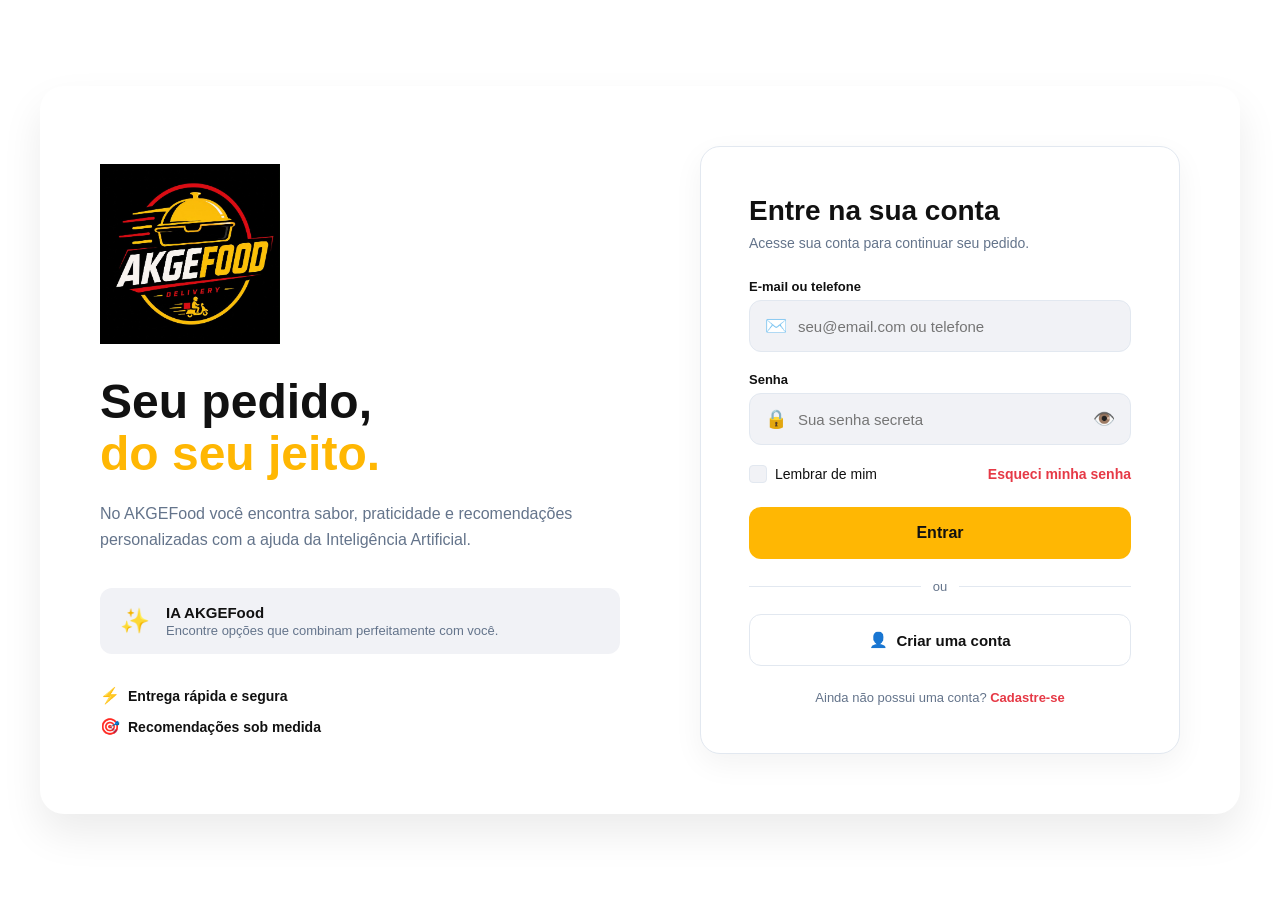
==== index.html @ b5ac4a22 "estructure login page" ====
<!DOCTYPE html>
<html lang="pt-BR">

<head>
    <meta charset="UTF-8">
    <meta name="viewport" content="width=device-width, initial-scale=1.0">
    <title>AKGEFood - Login</title>
    <link rel="stylesheet" href="styles/styles/style.css">
    <script src="js/script.js" defer></script>
</head>

<body>
    <main class="pagina-login">
        <div class="container-principal">
            <section class="area-marca">
                <div class="logo-container">
                    <img src="img/logo.jpeg"
                        alt="Logo AKGEFood" class="logo-imagem">
                </div>

                <h1 class="titulo-principal">
                    Seu pedido, <br>
                    <span class="destaque-amarelo">do seu jeito.</span>
                </h1>

                <p class="descricao-marca">
                    No AKGEFood você encontra sabor, praticidade e recomendações personalizadas com a ajuda da
                    Inteligência Artificial.
                </p>

                <div class="bloco-ia-banner">
                    <span class="icone-ia-banner">✨</span>
                    <div class="ia-banner-textos">
                        <h3>IA AKGEFood</h3>
                        <p>Encontre opções que combinam perfeitamente com você.</p>
                    </div>
                </div>

                <div class="detalhes-visuais">
                    <div class="item-detalhe">
                        <span class="icone-detalhe">⚡</span> Entrega rápida e segura
                    </div>
                    <div class="item-detalhe">
                        <span class="icone-detalhe">🎯</span> Recomendações sob medida
                    </div>
                </div>
            </section>

            <section class="area-formulario">
                <div class="cabecalho-form">
                    <h2 class="titulo-form">Entre na sua conta</h2>
                    <p class="subtitulo-form">Acesse sua conta para continuar seu pedido.</p>
                </div>

                <form id="formulario-login" novalidate>
                    <div class="grupo-input">
                        <label class="rotulo-campo" for="email">E-mail ou telefone</label>
                        <div class="input-wrapper">
                            <span class="icone-input">✉️</span>
                            <input type="text" id="email" class="campo-texto" placeholder="seu@email.com ou telefone"
                                autocomplete="username">
                        </div>
                        <span class="mensagem-erro" id-erro="email">Por favor, insira um e-mail ou telefone
                            válido.</span>
                    </div>

                    <div class="grupo-input">
                        <label class="rotulo-campo" for="senha">Senha</label>
                        <div class="input-wrapper">
                            <span class="icone-input">🔒</span>
                            <input type="password" id="senha" class="campo-texto" placeholder="Sua senha secreta"
                                autocomplete="current-password">
                            <button type="button" id="botao-toggle-senha" class="botao-senha-toggle">👁️</button>
                        </div>
                        <span class="mensagem-erro" id-erro="senha">A senha deve ter pelo menos 6 caracteres.</span>
                    </div>

                    <div class="grupo-opcoes">
                        <label class="checkbox-container">
                            <input type="checkbox" id="lembrar">
                            <span class="checkmark"></span>
                            Lembrar de mim
                        </label>
                        <a href="#" id="link-esqueci" class="link-esqueci">Esqueci minha senha</a>
                    </div>

                    <button type="submit" id="botao-entrar" class="botao-entrar">
                        <span id="texto-botao-entrar">Entrar</span>
                        <div id="spinner-carregamento" class="spinner"></div>
                    </button>
                </form>

                <div class="separador-ou">ou</div>

                <button type="button" id="botao-criar-conta" class="botao-criar-conta">
                    <span>👤</span> Criar uma conta
                </button>

                <div class="rodape-form">
                    <p>Ainda não possui uma conta? <a href="#" id="link-cadastro" class="link-cadastro">Cadastre-se</a>
                    </p>
                </div>
            </section>
        </div>
    </main>
</body>

</html>
---- styles/styles/style.css ----
@import url(../global.css);

.pagina-login {
  width: 100vw;
  min-height: 100vh;
  display: flex;
  justify-content: center;
  align-items: center;
  background-color: var(--cor-branco);
  padding: 40px;
}

.container-principal {
  width: 1280px;
  min-height: 720px;
  display: flex;
  justify-content: space-between;
  align-items: center;
  background-color: var(--cor-branco);
  border-radius: 24px;
  box-shadow: var(--sombra-card);
  padding: 60px;
  position: relative;
}

.area-marca {
  width: 520px;
  display: flex;
  flex-direction: column;
  justify-content: flex-start;
  align-items: flex-start;
  z-index: 2;
}

.logo-container {
  margin-bottom: 32px;
}

.logo-imagem {
  width: 180px;
  height: auto;
  display: block;
}

.titulo-principal {
  font-size: 48px;
  font-weight: 800;
  line-height: 1.1;
  color: var(--cor-preto);
  margin-bottom: 20px;
}

.destaque-amarelo {
  color: var(--cor-amarelo);
}

.descricao-marca {
  font-size: 16px;
  line-height: 1.6;
  color: var(--cor-cinza-texto);
  margin-bottom: 36px;
}

.bloco-ia-banner {
  display: flex;
  align-items: center;
  background-color: var(--cor-cinza-claro);
  border-radius: 12px;
  padding: 16px 20px;
  margin-bottom: 32px;
  width: 100%;
}

.icone-ia-banner {
  font-size: 24px;
  margin-right: 16px;
}

.ia-banner-textos h3 {
  font-size: 15px;
  font-weight: 700;
  color: var(--cor-preto);
  margin-bottom: 2px;
}

.ia-banner-textos p {
  font-size: 13px;
  color: var(--cor-cinza-texto);
}

.detalhes-visuais {
  display: flex;
  flex-direction: column;
  gap: 12px;
}

.item-detalhe {
  display: flex;
  align-items: center;
  font-size: 14px;
  font-weight: 600;
  color: var(--cor-preto);
}

.icone-detalhe {
  margin-right: 8px;
  font-size: 16px;
}

.area-formulario {
  width: 480px;
  background-color: var(--cor-branco);
  border-radius: 20px;
  box-shadow: var(--sombra-suave);
  border: 1px solid var(--cor-cinza-borda);
  padding: 48px;
  display: flex;
  flex-direction: column;
  z-index: 2;
}

.cabecalho-form {
  margin-bottom: 28px;
}

.titulo-form {
  font-size: 28px;
  font-weight: 700;
  color: var(--cor-preto);
  margin-bottom: 8px;
}

.subtitulo-form {
  font-size: 14px;
  color: var(--cor-cinza-texto);
}

.grupo-input {
  margin-bottom: 20px;
  display: flex;
  flex-direction: column;
}

.rotulo-campo {
  font-size: 13px;
  font-weight: 600;
  color: var(--cor-preto);
  margin-bottom: 6px;
}

.input-wrapper {
  position: relative;
  display: flex;
  align-items: center;
}

.icone-input {
  position: absolute;
  left: 16px;
  font-size: 18px;
}

.campo-texto {
  width: 100%;
  height: 52px;
  padding: 0 16px 0 48px;
  background-color: var(--cor-cinza-claro);
  border: 1px solid var(--cor-cinza-borda);
  border-radius: 12px;
  font-size: 15px;
  color: var(--cor-preto);
  transition: var(--transicao);
  outline: none;
}

.campo-texto:focus {
  border-color: var(--cor-amarelo);
  background-color: var(--cor-branco);
  box-shadow: 0 0 0 3px rgba(255, 183, 3, 0.15);
}

.botao-senha-toggle {
  position: absolute;
  right: 16px;
  background: none;
  border: none;
  font-size: 18px;
  cursor: pointer;
  color: var(--cor-cinza-texto);
}

.mensagem-erro {
  font-size: 12px;
  color: var(--cor-erro);
  margin-top: 6px;
  display: none;
}

.grupo-opcoes {
  display: flex;
  justify-content: space-between;
  align-items: center;
  margin-bottom: 24px;
}

.checkbox-container {
  display: flex;
  align-items: center;
  cursor: pointer;
  font-size: 14px;
  color: var(--cor-preto);
  user-select: none;
}

.checkbox-container input {
  position: absolute;
  opacity: 0;
  cursor: pointer;
}

.checkmark {
  width: 18px;
  height: 18px;
  background-color: var(--cor-cinza-claro);
  border: 1px solid var(--cor-cinza-borda);
  border-radius: 4px;
  margin-right: 8px;
  display: flex;
  align-items: center;
  justify-content: center;
  transition: var(--transicao);
}

.checkbox-container input:checked ~ .checkmark {
  background-color: var(--cor-vermelho);
  border-color: var(--cor-vermelho);
}

.checkmark::after {
  content: "";
  display: none;
}

.checkbox-container input:checked ~ .checkmark::after {
  display: block;
}

.link-esqueci {
  font-size: 14px;
  color: var(--cor-vermelho);
  text-decoration: none;
  font-weight: 600;
  transition: var(--transicao);
}

.link-esqueci:hover {
  text-decoration: underline;
}

.botao-entrar {
  width: 100%;
  height: 52px;
  background-color: var(--cor-amarelo);
  color: var(--cor-preto);
  border: none;
  border-radius: 12px;
  font-size: 16px;
  font-weight: 700;
  cursor: pointer;
  transition: var(--transicao);
  display: flex;
  align-items: center;
  justify-content: center;
  gap: 8px;
  margin-bottom: 20px;
}

.botao-entrar:hover {
  background-color: var(--cor-amarelo-hover);
  transform: translateY(-2px);
}

.separador-ou {
  display: flex;
  align-items: center;
  text-align: center;
  color: var(--cor-cinza-texto);
  font-size: 13px;
  margin-bottom: 20px;
}

.separador-ou::before,
.separador-ou::after {
  content: '';
  flex: 1;
  border-bottom: 1px solid var(--cor-cinza-borda);
}

.separador-ou::before {
  margin-right: 12px;
}

.separador-ou::after {
  margin-left: 12px;
}

.botao-criar-conta {
  width: 100%;
  height: 52px;
  background-color: var(--cor-branco);
  color: var(--cor-preto);
  border: 1px solid var(--cor-cinza-borda);
  border-radius: 12px;
  font-size: 15px;
  font-weight: 600;
  cursor: pointer;
  transition: var(--transicao);
  display: flex;
  align-items: center;
  justify-content: center;
  gap: 8px;
  margin-bottom: 24px;
  text-decoration: none;
}

.botao-criar-conta:hover {
  background-color: var(--cor-cinza-claro);
  border-color: var(--cor-preto);
}

.rodape-form {
  text-align: center;
  font-size: 13px;
  color: var(--cor-cinza-texto);
}

.link-cadastro {
  color: var(--cor-vermelho);
  text-decoration: none;
  font-weight: 600;
}

.link-cadastro:hover {
  text-decoration: underline;
}

.spinner {
  width: 20px;
  height: 20px;
  border: 3px solid var(--cor-preto);
  border-top: 3px solid transparent;
  border-radius: 50%;
  animation: girar 0.8s linear infinite;
  display: none;
}

@keyframes girar {
  0% { transform: rotate(0deg); }
  100% { transform: rotate(360deg); }
}

@media (max-width: 1024px) {
  .pagina-login {
    padding: 20px;
    height: auto;
  }
  
  .container-principal {
    flex-direction: column;
    width: 100%;
    padding: 32px;
    gap: 40px;
  }
  
  .area-marca {
    width: 100%;
    align-items: center;
    text-align: center;
  }
  
  .detalhes-visuais {
    align-items: center;
  }
  
  .bloco-ia-banner {
    max-width: 480px;
  }
  
  .area-formulario {
    width: 100%;
    max-width: 480px;
    padding: 32px;
  }
}

@media (max-width: 480px) {
  .container-principal {
    padding: 16px;
  }
  
  .titulo-principal {
    font-size: 32px;
  }
  
  .area-formulario {
    padding: 20px;
  }
}
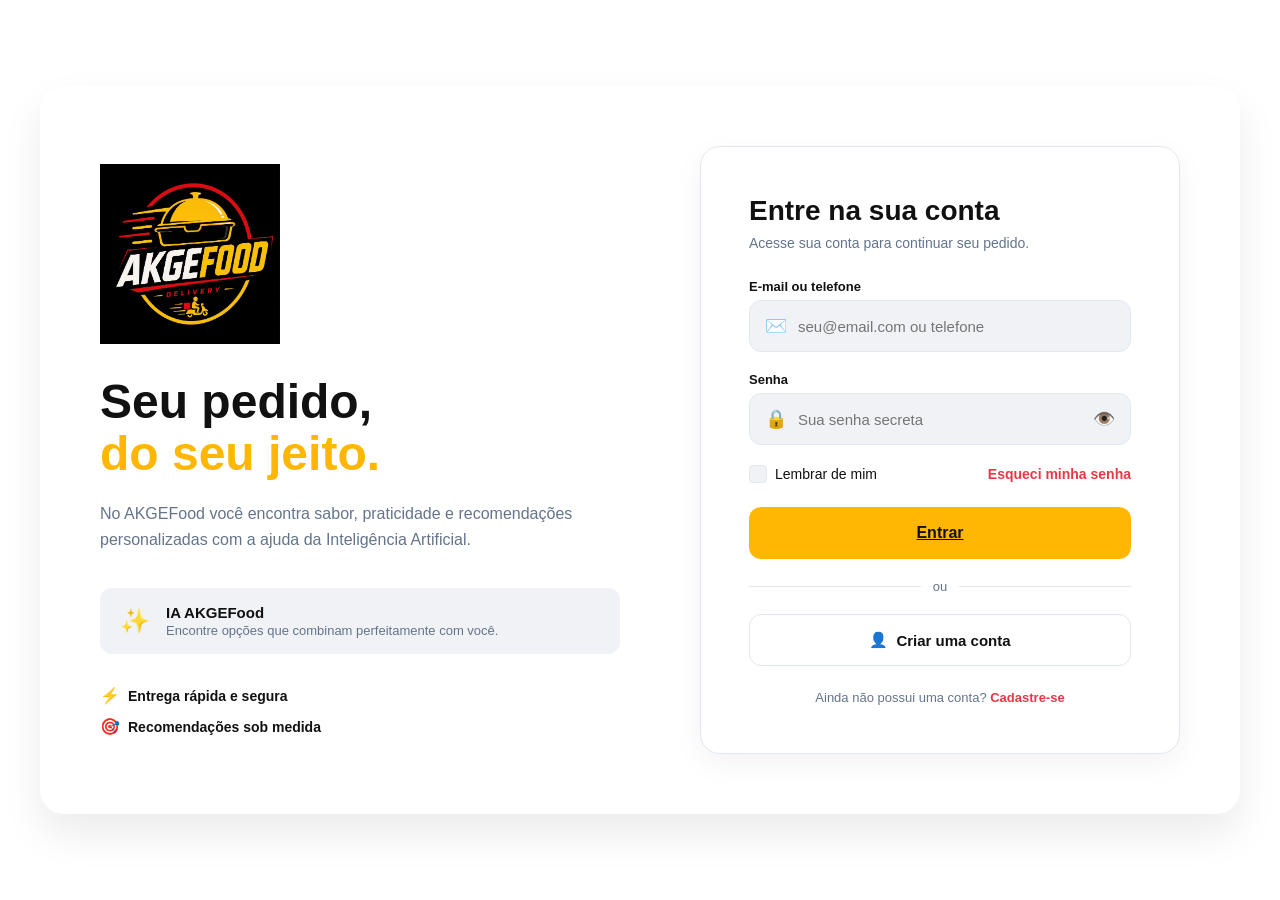
==== commit c5ad0c65: "estructure login page" ====
--- a/index.html
+++ b/index.html
@@ -14,8 +14,7 @@
         <div class="container-principal">
             <section class="area-marca">
                 <div class="logo-container">
-                    <img src="img/logo.jpeg"
-                        alt="Logo AKGEFood" class="logo-imagem">
+                    <img src="img/logo.jpeg" alt="Logo AKGEFood" class="logo-imagem">
                 </div>
 
                 <h1 class="titulo-principal">
@@ -81,13 +80,13 @@
                             <span class="checkmark"></span>
                             Lembrar de mim
                         </label>
-                        <a href="#" id="link-esqueci" class="link-esqueci">Esqueci minha senha</a>
+                        <a href="senha.html" id="link-esqueci" class="link-esqueci">Esqueci minha senha</a>
                     </div>
 
-                    <button type="submit" id="botao-entrar" class="botao-entrar">
+                    <a href="home.html" id="botao-entrar" class="botao-entrar">
                         <span id="texto-botao-entrar">Entrar</span>
                         <div id="spinner-carregamento" class="spinner"></div>
-                    </button>
+                    </a>
                 </form>
 
                 <div class="separador-ou">ou</div>
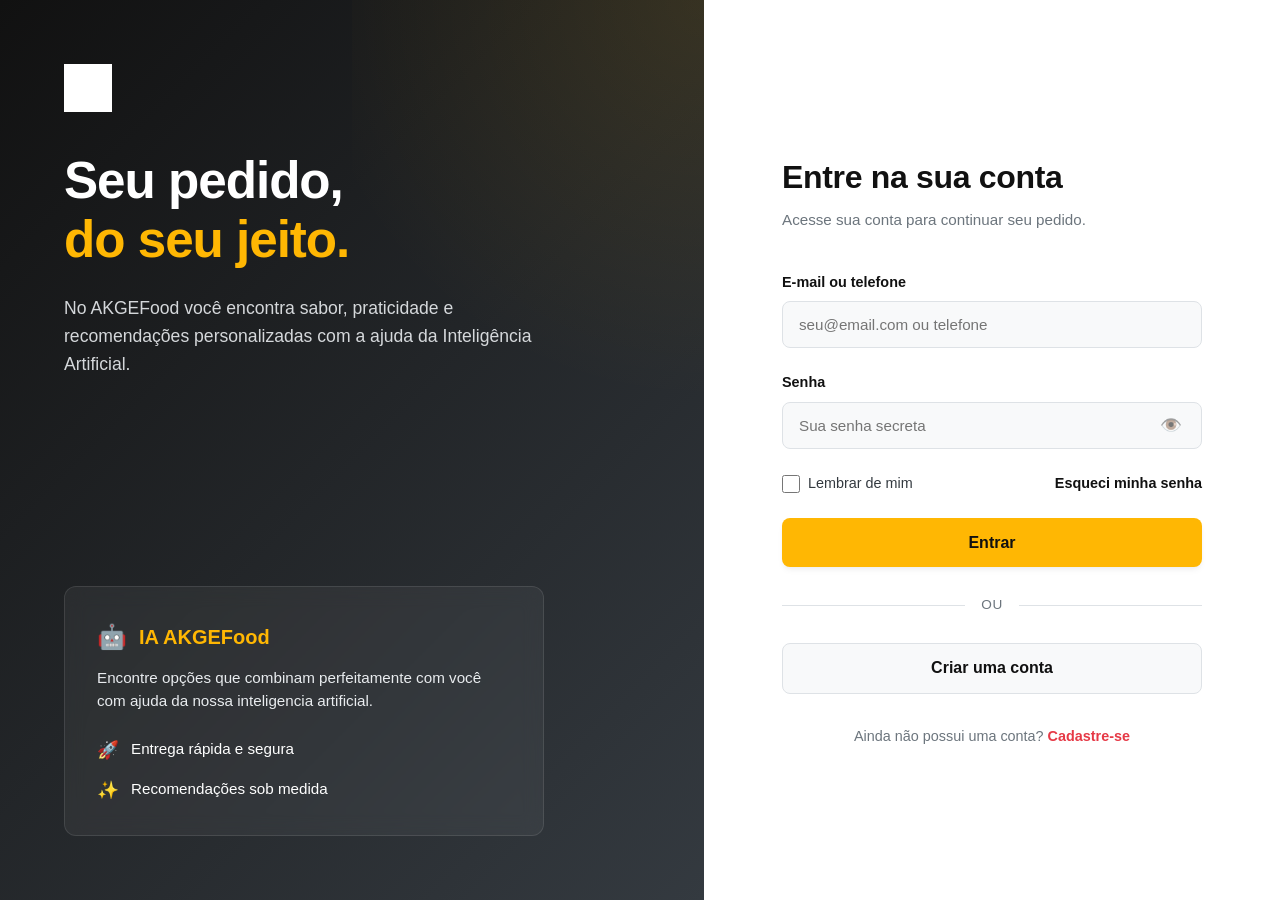
==== commit 800c6785: "feat: estructure login page" ====
--- a/index.html
+++ b/index.html
@@ -5,102 +5,91 @@
     <meta charset="UTF-8">
     <meta name="viewport" content="width=device-width, initial-scale=1.0">
     <title>AKGEFood - Login</title>
+    <link rel="shortcut icon" href="img/logo.jpeg" type="image/x-icon">
     <link rel="stylesheet" href="styles/styles/style.css">
     <script src="js/script.js" defer></script>
 </head>
 
 <body>
-    <main class="pagina-login">
-        <div class="container-principal">
-            <section class="area-marca">
-                <div class="logo-container">
-                    <img src="img/logo.jpeg" alt="Logo AKGEFood" class="logo-imagem">
+    <main class="login-container">
+        <section class="login-left">
+            <div class="brand-container">
+                <img src="img/logo.jpeg" alt="" class="brand-logo">
+                <h1 class="brand-slogan">Seu pedido,<br><span class="highlight">do seu jeito.</span></h1>
+                <p class="brand-description">No AKGEFood você encontra sabor, praticidade e recomendações personalizadas
+                    com a ajuda da Inteligência Artificial.</p>
+            </div>
+
+            <div class="feature-card">
+                <div class="feature-header">
+                    <span class="feature-icon" aria-hidden="true">🤖</span>
+                    <h2>IA AKGEFood</h2>
+                </div>
+                <p class="feature-text">Encontre opções que combinam perfeitamente com você com ajuda da nossa inteligencia artificial.</p>
+
+                <ul class="benefit-list">
+                    <li class="benefit-item">
+                        <span class="benefit-icon" aria-hidden="true">🚀</span>
+                        <span>Entrega rápida e segura</span>
+                    </li>
+                    <li class="benefit-item">
+                        <span class="benefit-icon" aria-hidden="true">✨</span>
+                        <span>Recomendações sob medida</span>
+                    </li>
+                </ul>
+            </div>
+        </section>
+
+        <section class="login-right">
+            <div class="login-card">
+                <div class="login-header">
+                    <h2>Entre na sua conta</h2>
+                    <p>Acesse sua conta para continuar seu pedido.</p>
                 </div>
 
-                <h1 class="titulo-principal">
-                    Seu pedido, <br>
-                    <span class="destaque-amarelo">do seu jeito.</span>
-                </h1>
+                <form class="login-form">
+                    <div class="form-group">
+                        <label for="email-phone">E-mail ou telefone</label>
+                        <input type="text" id="email-phone" name="email-phone" placeholder="seu@email.com ou telefone"
+                            required>
+                    </div>
 
-                <p class="descricao-marca">
-                    No AKGEFood você encontra sabor, praticidade e recomendações personalizadas com a ajuda da
-                    Inteligência Artificial.
-                </p>
+                    <div class="form-group">
+                        <label for="password">Senha</label>
+                        <div class="password-wrapper">
+                            <input type="password" id="password" name="password" placeholder="Sua senha secreta"
+                                required>
+                            <button type="button" id="toggle-password" class="toggle-password-btn"
+                                aria-label="Mostrar ou ocultar senha">
+                                <span class="eye-icon" aria-hidden="true">👁️</span>
+                            </button>
+                        </div>
+                    </div>
 
-                <div class="bloco-ia-banner">
-                    <span class="icone-ia-banner">✨</span>
-                    <div class="ia-banner-textos">
-                        <h3>IA AKGEFood</h3>
-                        <p>Encontre opções que combinam perfeitamente com você.</p>
+                    <div class="form-options">
+                        <label class="remember-me">
+                            <input type="checkbox" id="remember" name="remember">
+                            <span>Lembrar de mim</span>
+                        </label>
+                        <a href="" class="forgot-password">Esqueci minha senha</a>
                     </div>
+
+                    <button type="submit" class="btn-submit">Entrar</button>
+                </form>
+
+                <div class="divider">
+                    <span>ou</span>
                 </div>
 
-                <div class="detalhes-visuais">
-                    <div class="item-detalhe">
-                        <span class="icone-detalhe">⚡</span> Entrega rápida e segura
-                    </div>
-                    <div class="item-detalhe">
-                        <span class="icone-detalhe">🎯</span> Recomendações sob medida
-                    </div>
-                </div>
-            </section>
-
-            <section class="area-formulario">
-                <div class="cabecalho-form">
-                    <h2 class="titulo-form">Entre na sua conta</h2>
-                    <p class="subtitulo-form">Acesse sua conta para continuar seu pedido.</p>
+                <div class="signup-section">
+                   <a href=""> <button type="button" class="btn-secondary">Criar uma conta</button></a>
                 </div>
 
-                <form id="formulario-login" novalidate>
-                    <div class="grupo-input">
-                        <label class="rotulo-campo" for="email">E-mail ou telefone</label>
-                        <div class="input-wrapper">
-                            <span class="icone-input">✉️</span>
-                            <input type="text" id="email" class="campo-texto" placeholder="seu@email.com ou telefone"
-                                autocomplete="username">
-                        </div>
-                        <span class="mensagem-erro" id-erro="email">Por favor, insira um e-mail ou telefone
-                            válido.</span>
-                    </div>
-
-                    <div class="grupo-input">
-                        <label class="rotulo-campo" for="senha">Senha</label>
-                        <div class="input-wrapper">
-                            <span class="icone-input">🔒</span>
-                            <input type="password" id="senha" class="campo-texto" placeholder="Sua senha secreta"
-                                autocomplete="current-password">
-                            <button type="button" id="botao-toggle-senha" class="botao-senha-toggle">👁️</button>
-                        </div>
-                        <span class="mensagem-erro" id-erro="senha">A senha deve ter pelo menos 6 caracteres.</span>
-                    </div>
-
-                    <div class="grupo-opcoes">
-                        <label class="checkbox-container">
-                            <input type="checkbox" id="lembrar">
-                            <span class="checkmark"></span>
-                            Lembrar de mim
-                        </label>
-                        <a href="senha.html" id="link-esqueci" class="link-esqueci">Esqueci minha senha</a>
-                    </div>
-
-                    <a href="home.html" id="botao-entrar" class="botao-entrar">
-                        <span id="texto-botao-entrar">Entrar</span>
-                        <div id="spinner-carregamento" class="spinner"></div>
-                    </a>
-                </form>
-
-                <div class="separador-ou">ou</div>
-
-                <button type="button" id="botao-criar-conta" class="botao-criar-conta">
-                    <span>👤</span> Criar uma conta
-                </button>
-
-                <div class="rodape-form">
-                    <p>Ainda não possui uma conta? <a href="#" id="link-cadastro" class="link-cadastro">Cadastre-se</a>
-                    </p>
-                </div>
-            </section>
-        </div>
+                <footer class="login-footer">
+                    <p>Ainda não possui uma conta? <a href="">Cadastre-se</a></p>
+                </footer>
+            </div>
+        </section>
     </main>
 </body>
 
--- a/styles/styles/style.css
+++ b/styles/styles/style.css
@@ -1,408 +1,359 @@
 @import url(../global.css);
 
-.pagina-login {
-  width: 100vw;
-  min-height: 100vh;
-  display: flex;
-  justify-content: center;
-  align-items: center;
-  background-color: var(--cor-branco);
-  padding: 40px;
-}
-
-.container-principal {
-  width: 1280px;
-  min-height: 720px;
-  display: flex;
-  justify-content: space-between;
-  align-items: center;
-  background-color: var(--cor-branco);
-  border-radius: 24px;
-  box-shadow: var(--sombra-card);
-  padding: 60px;
-  position: relative;
-}
-
-.area-marca {
-  width: 520px;
-  display: flex;
-  flex-direction: column;
-  justify-content: flex-start;
-  align-items: flex-start;
-  z-index: 2;
-}
-
-.logo-container {
-  margin-bottom: 32px;
-}
-
-.logo-imagem {
-  width: 180px;
-  height: auto;
-  display: block;
-}
-
-.titulo-principal {
-  font-size: 48px;
-  font-weight: 800;
-  line-height: 1.1;
-  color: var(--cor-preto);
-  margin-bottom: 20px;
-}
-
-.destaque-amarelo {
-  color: var(--cor-amarelo);
-}
-
-.descricao-marca {
-  font-size: 16px;
-  line-height: 1.6;
-  color: var(--cor-cinza-texto);
-  margin-bottom: 36px;
-}
-
-.bloco-ia-banner {
-  display: flex;
-  align-items: center;
-  background-color: var(--cor-cinza-claro);
-  border-radius: 12px;
-  padding: 16px 20px;
-  margin-bottom: 32px;
-  width: 100%;
-}
-
-.icone-ia-banner {
-  font-size: 24px;
-  margin-right: 16px;
-}
-
-.ia-banner-textos h3 {
-  font-size: 15px;
-  font-weight: 700;
-  color: var(--cor-preto);
-  margin-bottom: 2px;
-}
-
-.ia-banner-textos p {
-  font-size: 13px;
-  color: var(--cor-cinza-texto);
-}
-
-.detalhes-visuais {
-  display: flex;
-  flex-direction: column;
-  gap: 12px;
-}
-
-.item-detalhe {
-  display: flex;
-  align-items: center;
-  font-size: 14px;
-  font-weight: 600;
-  color: var(--cor-preto);
-}
-
-.icone-detalhe {
-  margin-right: 8px;
-  font-size: 16px;
-}
-
-.area-formulario {
-  width: 480px;
-  background-color: var(--cor-branco);
-  border-radius: 20px;
-  box-shadow: var(--sombra-suave);
-  border: 1px solid var(--cor-cinza-borda);
-  padding: 48px;
-  display: flex;
-  flex-direction: column;
-  z-index: 2;
-}
-
-.cabecalho-form {
-  margin-bottom: 28px;
-}
-
-.titulo-form {
-  font-size: 28px;
-  font-weight: 700;
-  color: var(--cor-preto);
-  margin-bottom: 8px;
-}
-
-.subtitulo-form {
-  font-size: 14px;
-  color: var(--cor-cinza-texto);
-}
-
-.grupo-input {
-  margin-bottom: 20px;
-  display: flex;
-  flex-direction: column;
-}
-
-.rotulo-campo {
-  font-size: 13px;
-  font-weight: 600;
-  color: var(--cor-preto);
-  margin-bottom: 6px;
-}
-
-.input-wrapper {
-  position: relative;
-  display: flex;
-  align-items: center;
-}
-
-.icone-input {
-  position: absolute;
-  left: 16px;
-  font-size: 18px;
-}
-
-.campo-texto {
-  width: 100%;
-  height: 52px;
-  padding: 0 16px 0 48px;
-  background-color: var(--cor-cinza-claro);
-  border: 1px solid var(--cor-cinza-borda);
-  border-radius: 12px;
-  font-size: 15px;
-  color: var(--cor-preto);
-  transition: var(--transicao);
-  outline: none;
-}
-
-.campo-texto:focus {
-  border-color: var(--cor-amarelo);
-  background-color: var(--cor-branco);
-  box-shadow: 0 0 0 3px rgba(255, 183, 3, 0.15);
-}
-
-.botao-senha-toggle {
-  position: absolute;
-  right: 16px;
-  background: none;
-  border: none;
-  font-size: 18px;
-  cursor: pointer;
-  color: var(--cor-cinza-texto);
-}
-
-.mensagem-erro {
-  font-size: 12px;
-  color: var(--cor-erro);
-  margin-top: 6px;
-  display: none;
-}
-
-.grupo-opcoes {
-  display: flex;
-  justify-content: space-between;
-  align-items: center;
-  margin-bottom: 24px;
-}
-
-.checkbox-container {
-  display: flex;
-  align-items: center;
-  cursor: pointer;
-  font-size: 14px;
-  color: var(--cor-preto);
-  user-select: none;
-}
-
-.checkbox-container input {
-  position: absolute;
-  opacity: 0;
-  cursor: pointer;
-}
-
-.checkmark {
-  width: 18px;
-  height: 18px;
-  background-color: var(--cor-cinza-claro);
-  border: 1px solid var(--cor-cinza-borda);
-  border-radius: 4px;
-  margin-right: 8px;
-  display: flex;
-  align-items: center;
-  justify-content: center;
-  transition: var(--transicao);
-}
-
-.checkbox-container input:checked ~ .checkmark {
-  background-color: var(--cor-vermelho);
-  border-color: var(--cor-vermelho);
-}
-
-.checkmark::after {
-  content: "";
-  display: none;
-}
-
-.checkbox-container input:checked ~ .checkmark::after {
-  display: block;
-}
-
-.link-esqueci {
-  font-size: 14px;
-  color: var(--cor-vermelho);
-  text-decoration: none;
-  font-weight: 600;
-  transition: var(--transicao);
-}
-
-.link-esqueci:hover {
-  text-decoration: underline;
-}
-
-.botao-entrar {
-  width: 100%;
-  height: 52px;
-  background-color: var(--cor-amarelo);
-  color: var(--cor-preto);
-  border: none;
-  border-radius: 12px;
-  font-size: 16px;
-  font-weight: 700;
-  cursor: pointer;
-  transition: var(--transicao);
-  display: flex;
-  align-items: center;
-  justify-content: center;
-  gap: 8px;
-  margin-bottom: 20px;
-}
-
-.botao-entrar:hover {
-  background-color: var(--cor-amarelo-hover);
-  transform: translateY(-2px);
-}
-
-.separador-ou {
-  display: flex;
-  align-items: center;
-  text-align: center;
-  color: var(--cor-cinza-texto);
-  font-size: 13px;
-  margin-bottom: 20px;
-}
-
-.separador-ou::before,
-.separador-ou::after {
-  content: '';
-  flex: 1;
-  border-bottom: 1px solid var(--cor-cinza-borda);
-}
-
-.separador-ou::before {
-  margin-right: 12px;
-}
-
-.separador-ou::after {
-  margin-left: 12px;
-}
-
-.botao-criar-conta {
-  width: 100%;
-  height: 52px;
-  background-color: var(--cor-branco);
-  color: var(--cor-preto);
-  border: 1px solid var(--cor-cinza-borda);
-  border-radius: 12px;
-  font-size: 15px;
-  font-weight: 600;
-  cursor: pointer;
-  transition: var(--transicao);
-  display: flex;
-  align-items: center;
-  justify-content: center;
-  gap: 8px;
-  margin-bottom: 24px;
-  text-decoration: none;
-}
-
-.botao-criar-conta:hover {
-  background-color: var(--cor-cinza-claro);
-  border-color: var(--cor-preto);
-}
-
-.rodape-form {
-  text-align: center;
-  font-size: 13px;
-  color: var(--cor-cinza-texto);
-}
-
-.link-cadastro {
-  color: var(--cor-vermelho);
-  text-decoration: none;
-  font-weight: 600;
-}
-
-.link-cadastro:hover {
-  text-decoration: underline;
-}
-
-.spinner {
-  width: 20px;
-  height: 20px;
-  border: 3px solid var(--cor-preto);
-  border-top: 3px solid transparent;
-  border-radius: 50%;
-  animation: girar 0.8s linear infinite;
-  display: none;
-}
-
-@keyframes girar {
-  0% { transform: rotate(0deg); }
-  100% { transform: rotate(360deg); }
-}
-
-@media (max-width: 1024px) {
-  .pagina-login {
-    padding: 20px;
-    height: auto;
-  }
-  
-  .container-principal {
+body {
+    min-height: 100vh;
+    display: flex;
+    align-items: center;
+    justify-content: center;
+    background-color: var(--cor-cinza-claro);
+}
+
+.login-container {
+    width: 100%;
+    min-height: 100vh;
+    display: grid;
+    grid-template-columns: 1.1fr 0.9fr;
+    background-color: var(--cor-branco);
+}
+
+.login-left {
+    background: linear-gradient(135deg, var(--cor-preto) 0%, var(--cor-cinza-escuro) 100%);
+    color: var(--cor-branco);
+    padding: 4rem;
+    display: flex;
     flex-direction: column;
-    width: 100%;
-    padding: 32px;
-    gap: 40px;
-  }
-  
-  .area-marca {
-    width: 100%;
+    justify-content: space-between;
+    position: relative;
+    overflow: hidden;
+}
+
+.login-left::before {
+    content: '';
+    position: absolute;
+    top: -50%;
+    right: -50%;
+    width: 100%;
+    height: 100%;
+    background: radial-gradient(circle, rgba(255, 183, 3, 0.1) 0%, transparent 70%);
+    pointer-events: none;
+}
+
+.brand-container {
+    max-width: 480px;
+}
+
+.brand-logo {
+    height: 48px;
+    width: auto;
+    margin-bottom: 2.5rem;
+}
+
+.brand-logo:not([src=""]):not([src="#"]) {
+    filter: brightness(0) invert(1);
+}
+
+.brand-slogan {
+    font-size: 3.2rem;
+    font-weight: 800;
+    line-height: 1.15;
+    margin-bottom: 1.5rem;
+    letter-spacing: -0.02em;
+}
+
+.brand-slogan .highlight {
+    color: var(--cor-amarelo);
+    position: relative;
+    display: inline-block;
+}
+
+.brand-description {
+    color: var(--cor-cinza-medio);
+    font-size: 1.1rem;
+    line-height: 1.6;
+    margin-bottom: 3rem;
+    opacity: 0.9;
+}
+
+.feature-card {
+    background-color: rgba(255, 255, 255, 0.05);
+    border: 1px solid rgba(255, 255, 255, 0.1);
+    border-radius: var(--raio-borda);
+    padding: 2rem;
+    backdrop-filter: blur(10px);
+    max-width: 480px;
+}
+
+.feature-header {
+    display: flex;
+    align-items: center;
+    gap: 0.75rem;
+    margin-bottom: 0.75rem;
+}
+
+.feature-header h2 {
+    font-size: 1.25rem;
+    font-weight: 700;
+    color: var(--cor-amarelo);
+}
+
+.feature-icon {
+    font-size: 1.5rem;
+}
+
+.feature-text {
+    color: var(--cor-cinza-medio);
+    font-size: 0.95rem;
+    margin-bottom: 1.5rem;
+}
+
+.benefit-list {
+    display: flex;
+    flex-direction: column;
+    gap: 0.85rem;
+}
+
+.benefit-item {
+    display: flex;
+    align-items: center;
+    gap: 0.75rem;
+    font-size: 0.95rem;
+    color: var(--cor-branco);
+    font-weight: 500;
+}
+
+.benefit-icon {
+    font-size: 1.1rem;
+}
+
+.login-right {
+    display: flex;
+    align-items: center;
+    justify-content: center;
+    padding: 3rem;
+    background-color: var(--cor-branco);
+}
+
+.login-card {
+    width: 100%;
+    max-width: 420px;
+}
+
+.login-header {
+    margin-bottom: 2.5rem;
+}
+
+.login-header h2 {
+    font-size: 2rem;
+    font-weight: 700;
+    color: var(--cor-preto);
+    margin-bottom: 0.5rem;
+    letter-spacing: -0.01em;
+}
+
+.login-header p {
+    color: var(--cor-cinza-texto);
+    font-size: 0.95rem;
+}
+
+.login-form {
+    display: flex;
+    flex-direction: column;
+    gap: 1.5rem;
+}
+
+.form-group {
+    display: flex;
+    flex-direction: column;
+    gap: 0.5rem;
+}
+
+.form-group label {
+    font-size: 0.9rem;
+    font-weight: 600;
+    color: var(--cor-preto);
+}
+
+.form-group input {
+    width: 100%;
+    padding: 0.875rem 1rem;
+    border: 1.5px solid var(--cor-cinza-borda);
+    border-radius: var(--raio-borda-sm);
+    font-size: 0.95rem;
+    background-color: var(--cor-cinza-claro);
+    transition: var(--transicao);
+}
+
+.form-group input:hover {
+    border-color: var(--cor-cinza-texto);
+}
+
+.form-group input:focus {
+    outline: none;
+    border-color: var(--cor-amarelo);
+    background-color: var(--cor-branco);
+    box-shadow: 0 0 0 4px rgba(255, 183, 3, 0.15);
+}
+
+.password-wrapper {
+    position: relative;
+    display: flex;
+    align-items: center;
+}
+
+.password-wrapper input {
+    padding-right: 3rem;
+}
+
+.toggle-password-btn {
+    position: absolute;
+    right: 1rem;
+    background: none;
+    border: none;
+    cursor: pointer;
+    padding: 0.25rem;
+    display: flex;
+    align-items: center;
+    justify-content: center;
+    opacity: 0.6;
+    transition: var(--transicao-rapida);
+}
+
+.toggle-password-btn:hover {
+    opacity: 1;
+}
+
+.eye-icon {
+    font-size: 1.1rem;
+}
+
+.form-options {
+    display: flex;
+    align-items: center;
+    justify-content: space-between;
+    font-size: 0.9rem;
+}
+
+.remember-me {
+    display: flex;
+    align-items: center;
+    gap: 0.5rem;
+    cursor: pointer;
+    user-select: none;
+    color: var(--cor-cinza-escuro);
+}
+
+.remember-me input[type="checkbox"] {
+    width: 1.125rem;
+    height: 1.125rem;
+    accent-color: var(--cor-amarelo);
+    cursor: pointer;
+    border-radius: 4px;
+}
+
+.forgot-password {
+    color: var(--cor-preto);
+    font-weight: 600;
+    transition: var(--transicao-rapida);
+}
+
+.forgot-password:hover {
+    color: var(--cor-vermelho);
+    text-decoration: underline;
+}
+
+.btn-submit {
+    width: 100%;
+    padding: 0.95rem;
+    background-color: var(--cor-amarelo);
+    color: var(--cor-preto);
+    font-weight: 700;
+    border-radius: var(--raio-borda-sm);
+    font-size: 1rem;
+    transition: var(--transicao);
+    box-shadow: var(--sombra-suave);
+}
+
+.btn-submit:hover {
+    background-color: var(--cor-amarelo-hover);
+    transform: translateY(-1px);
+    box-shadow: var(--sombra-card);
+}
+
+.btn-submit:active {
+    transform: translateY(0);
+}
+
+.divider {
+    display: flex;
     align-items: center;
     text-align: center;
-  }
-  
-  .detalhes-visuais {
-    align-items: center;
-  }
-  
-  .bloco-ia-banner {
-    max-width: 480px;
-  }
-  
-  .area-formulario {
-    width: 100%;
-    max-width: 480px;
-    padding: 32px;
-  }
-}
-
-@media (max-width: 480px) {
-  .container-principal {
-    padding: 16px;
-  }
-  
-  .titulo-principal {
-    font-size: 32px;
-  }
-  
-  .area-formulario {
-    padding: 20px;
-  }
+    margin: 1.75rem 0;
+    color: var(--cor-cinza-texto);
+    font-size: 0.85rem;
+    text-transform: uppercase;
+    letter-spacing: 0.05em;
+}
+
+.divider::before,
+.divider::after {
+    content: '';
+    flex: 1;
+    border-bottom: 1px solid var(--cor-cinza-borda);
+}
+
+.divider span {
+    padding: 0 1rem;
+    background-color: var(--cor-branco);
+}
+
+.signup-section {
+    width: 100%;
+}
+
+.btn-secondary {
+    width: 100%;
+    padding: 0.95rem;
+    background-color: var(--cor-cinza-claro);
+    color: var(--cor-preto);
+    font-weight: 600;
+    border: 1.5px solid var(--cor-cinza-borda);
+    border-radius: var(--raio-borda-sm);
+    font-size: 1rem;
+    transition: var(--transicao);
+}
+
+.btn-secondary:hover {
+    background-color: var(--cor-cinza-medio);
+    border-color: var(--cor-cinza-texto);
+}
+
+.login-footer {
+    margin-top: 2rem;
+    text-align: center;
+    font-size: 0.9rem;
+    color: var(--cor-cinza-texto);
+}
+
+.login-footer a {
+    color: var(--cor-vermelho);
+    font-weight: 600;
+    transition: var(--transicao-rapida);
+}
+
+.login-footer a:hover {
+    text-decoration: underline;
+}
+
+@media (max-width: 968px) {
+    .login-container {
+        grid-template-columns: 1fr;
+    }
+
+    .login-left {
+        display: none;
+    }
+
+    .login-right {
+        padding: 2rem 1.5rem;
+    }
 }
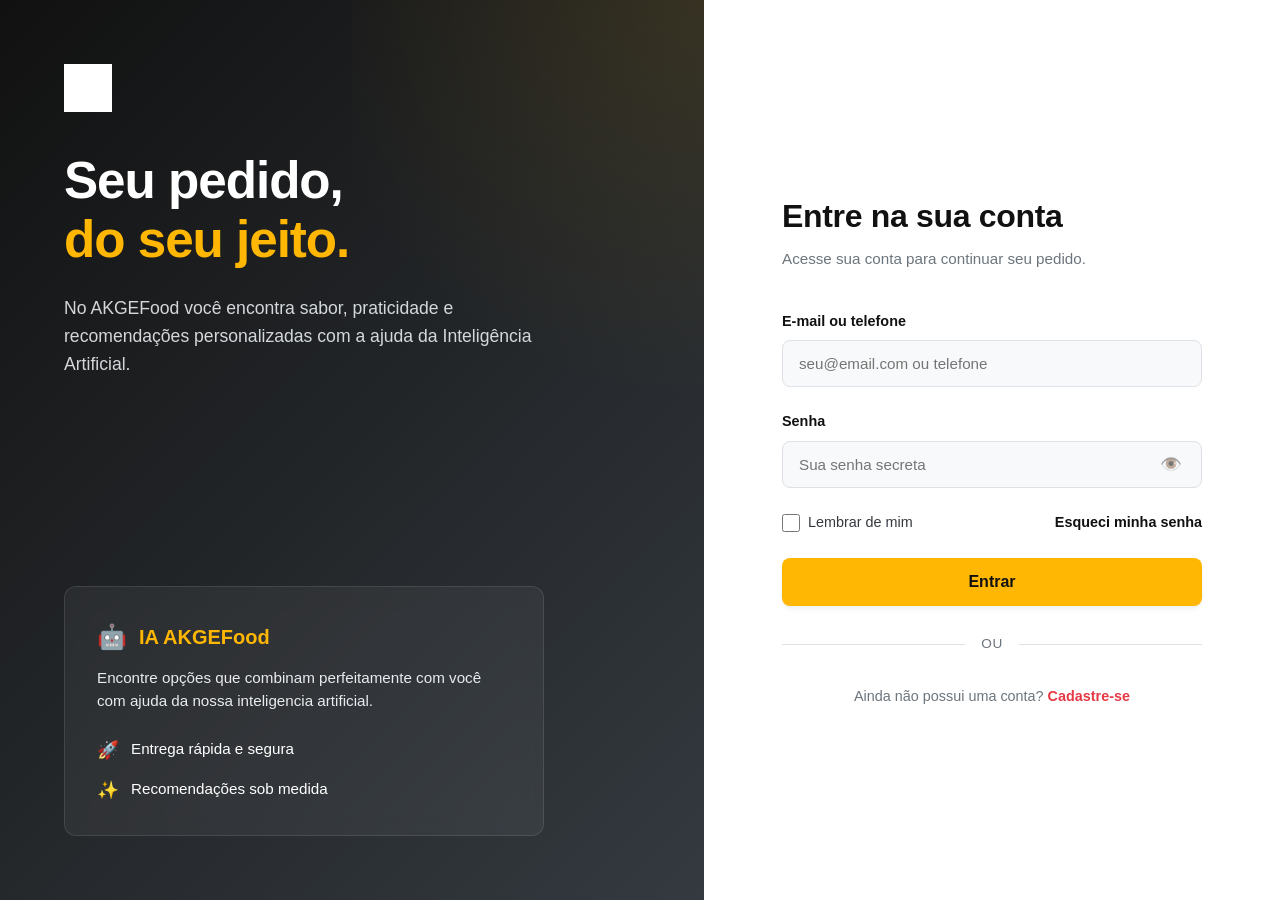
==== commit 0557210a: "feat: estructure recuperation page" ====
--- a/index.html
+++ b/index.html
@@ -25,7 +25,8 @@
                     <span class="feature-icon" aria-hidden="true">🤖</span>
                     <h2>IA AKGEFood</h2>
                 </div>
-                <p class="feature-text">Encontre opções que combinam perfeitamente com você com ajuda da nossa inteligencia artificial.</p>
+                <p class="feature-text">Encontre opções que combinam perfeitamente com você com ajuda da nossa
+                    inteligencia artificial.</p>
 
                 <ul class="benefit-list">
                     <li class="benefit-item">
@@ -71,7 +72,7 @@
                             <input type="checkbox" id="remember" name="remember">
                             <span>Lembrar de mim</span>
                         </label>
-                        <a href="" class="forgot-password">Esqueci minha senha</a>
+                        <a href="senha.html" class="forgot-password">Esqueci minha senha</a>
                     </div>
 
                     <button type="submit" class="btn-submit">Entrar</button>
@@ -79,10 +80,6 @@
 
                 <div class="divider">
                     <span>ou</span>
-                </div>
-
-                <div class="signup-section">
-                   <a href=""> <button type="button" class="btn-secondary">Criar uma conta</button></a>
                 </div>
 
                 <footer class="login-footer">
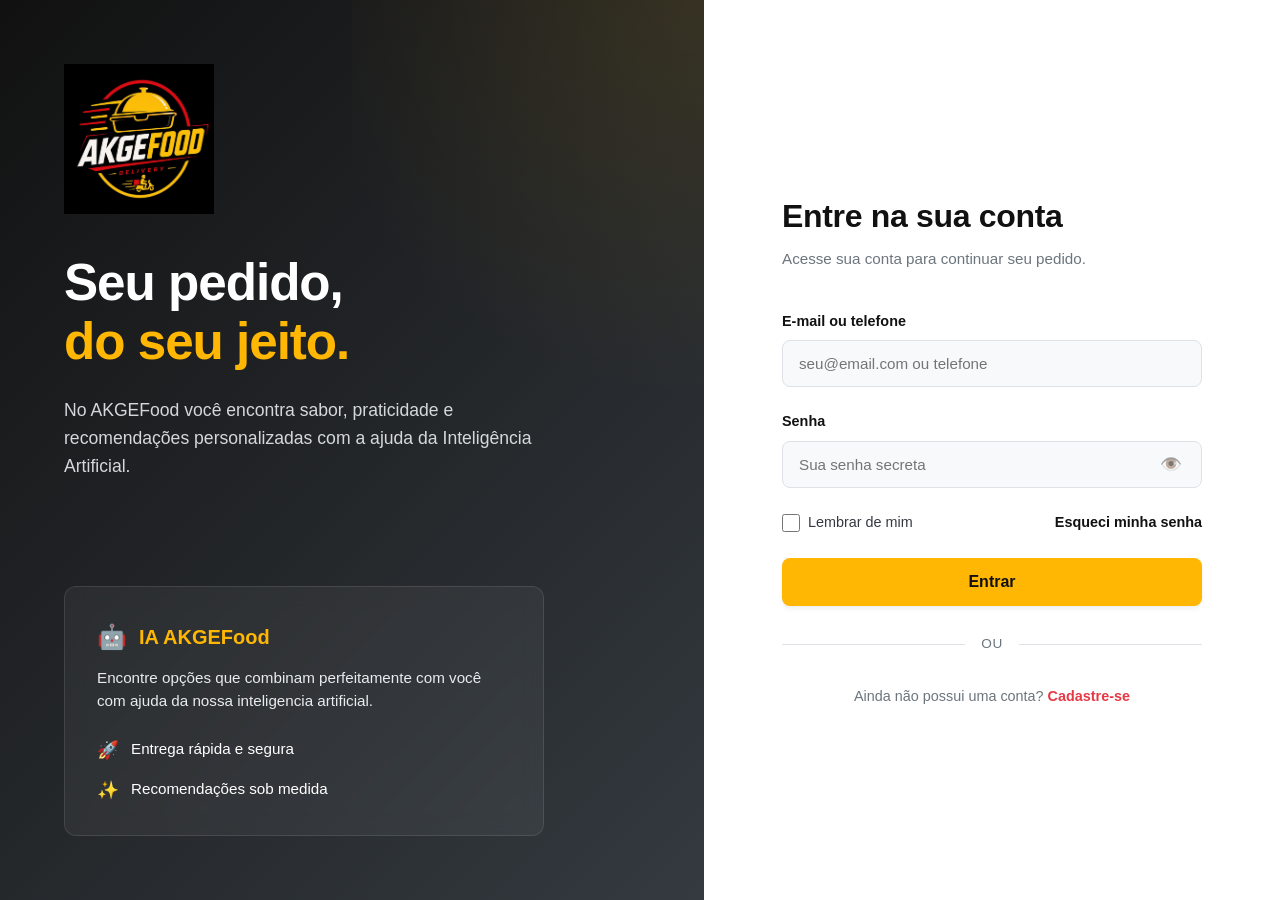
==== commit 0655ae89: "feat: estructure ia ja" ====
--- a/index.html
+++ b/index.html
@@ -14,7 +14,7 @@
     <main class="login-container">
         <section class="login-left">
             <div class="brand-container">
-                <img src="img/logo.jpeg" alt="" class="brand-logo">
+                <img src="img/l.jpeg" alt="" class="brand-logo">
                 <h1 class="brand-slogan">Seu pedido,<br><span class="highlight">do seu jeito.</span></h1>
                 <p class="brand-description">No AKGEFood você encontra sabor, praticidade e recomendações personalizadas
                     com a ajuda da Inteligência Artificial.</p>
@@ -75,7 +75,7 @@
                         <a href="senha.html" class="forgot-password">Esqueci minha senha</a>
                     </div>
 
-                    <button type="submit" class="btn-submit">Entrar</button>
+                   <a href="home.html"><button type="submit" class="btn-submit">Entrar</button></a>
                 </form>
 
                 <div class="divider">
@@ -83,7 +83,7 @@
                 </div>
 
                 <footer class="login-footer">
-                    <p>Ainda não possui uma conta? <a href="">Cadastre-se</a></p>
+                    <p>Ainda não possui uma conta? <a href="cadrasto.html">Cadastre-se</a></p>
                 </footer>
             </div>
         </section>
--- a/styles/styles/style.css
+++ b/styles/styles/style.css
@@ -48,9 +48,11 @@
     margin-bottom: 2.5rem;
 }
 
-.brand-logo:not([src=""]):not([src="#"]) {
-    filter: brightness(0) invert(1);
-}
+.brand-logo {
+    max-width: 150px; /* Defina o tamanho máximo que preferir */
+    height: auto;      /* Mantém a proporção original */
+    display: block;
+}  
 
 .brand-slogan {
     font-size: 3.2rem;
